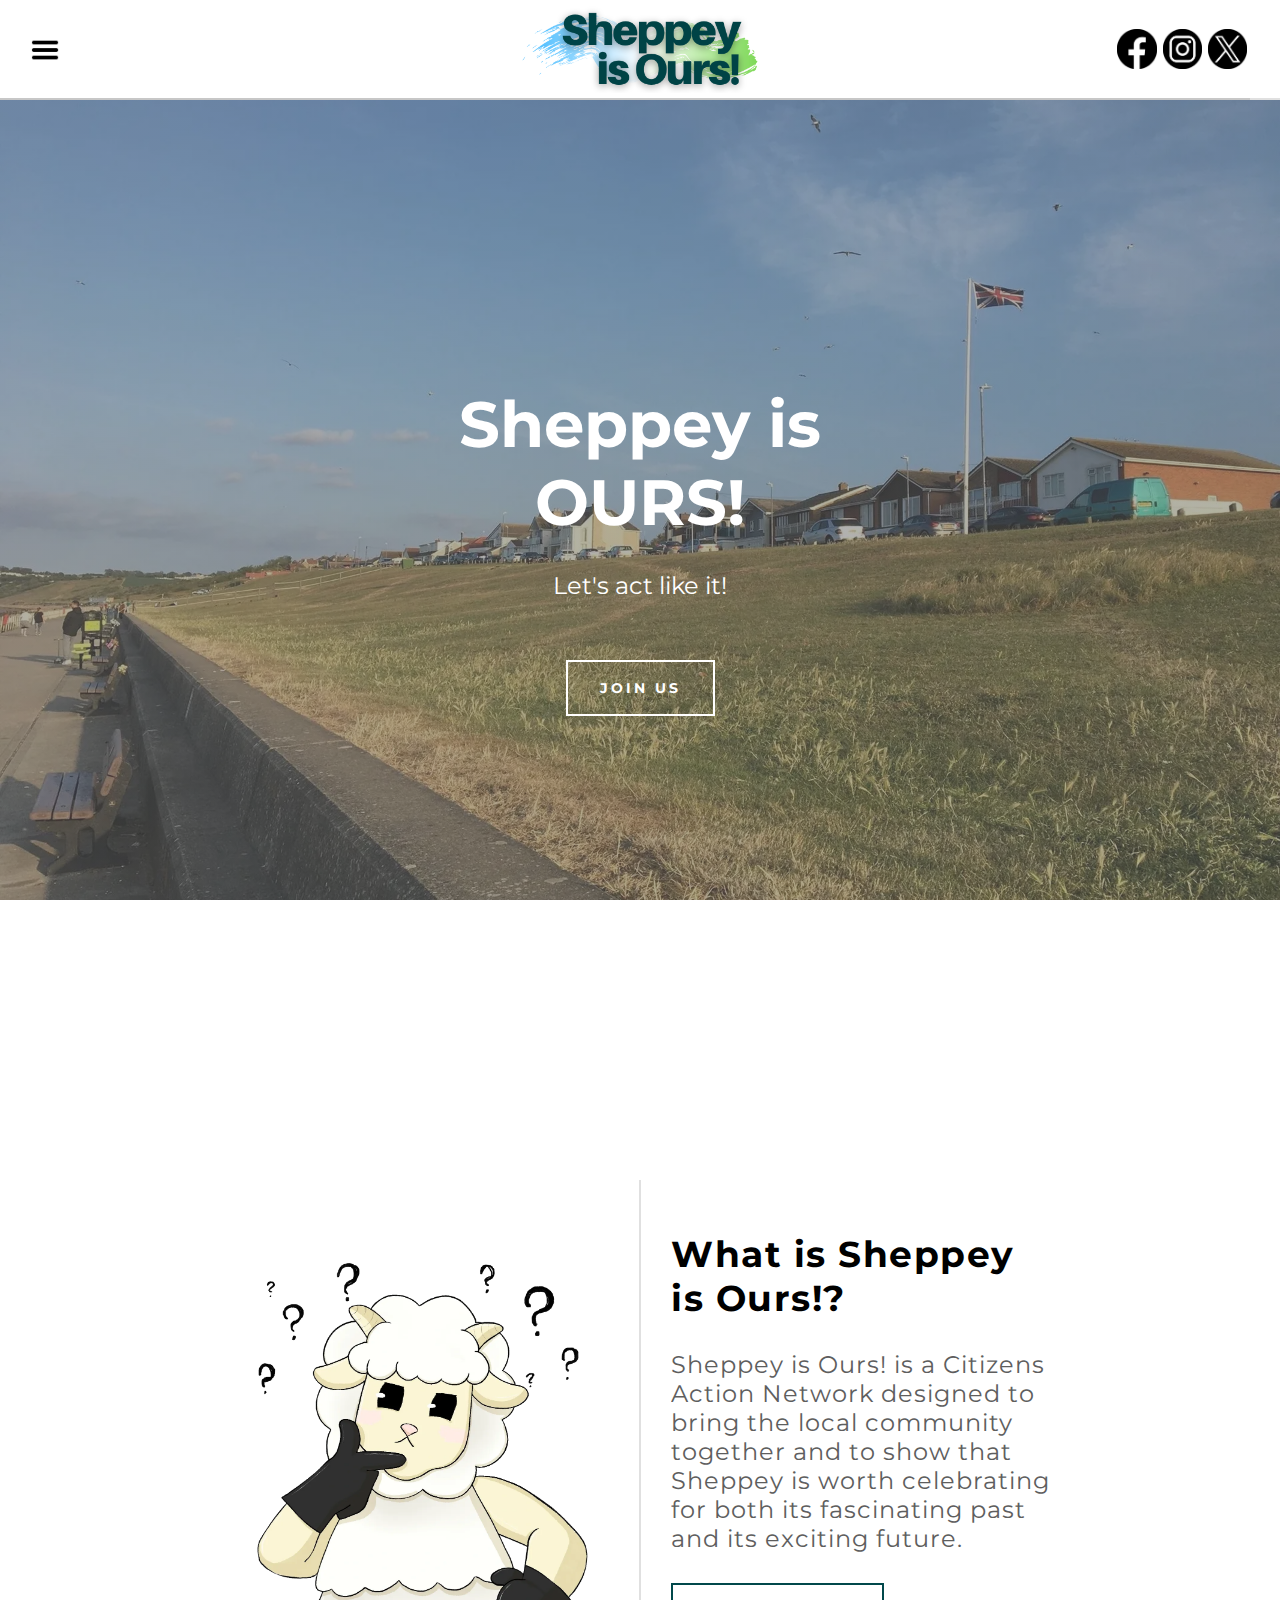
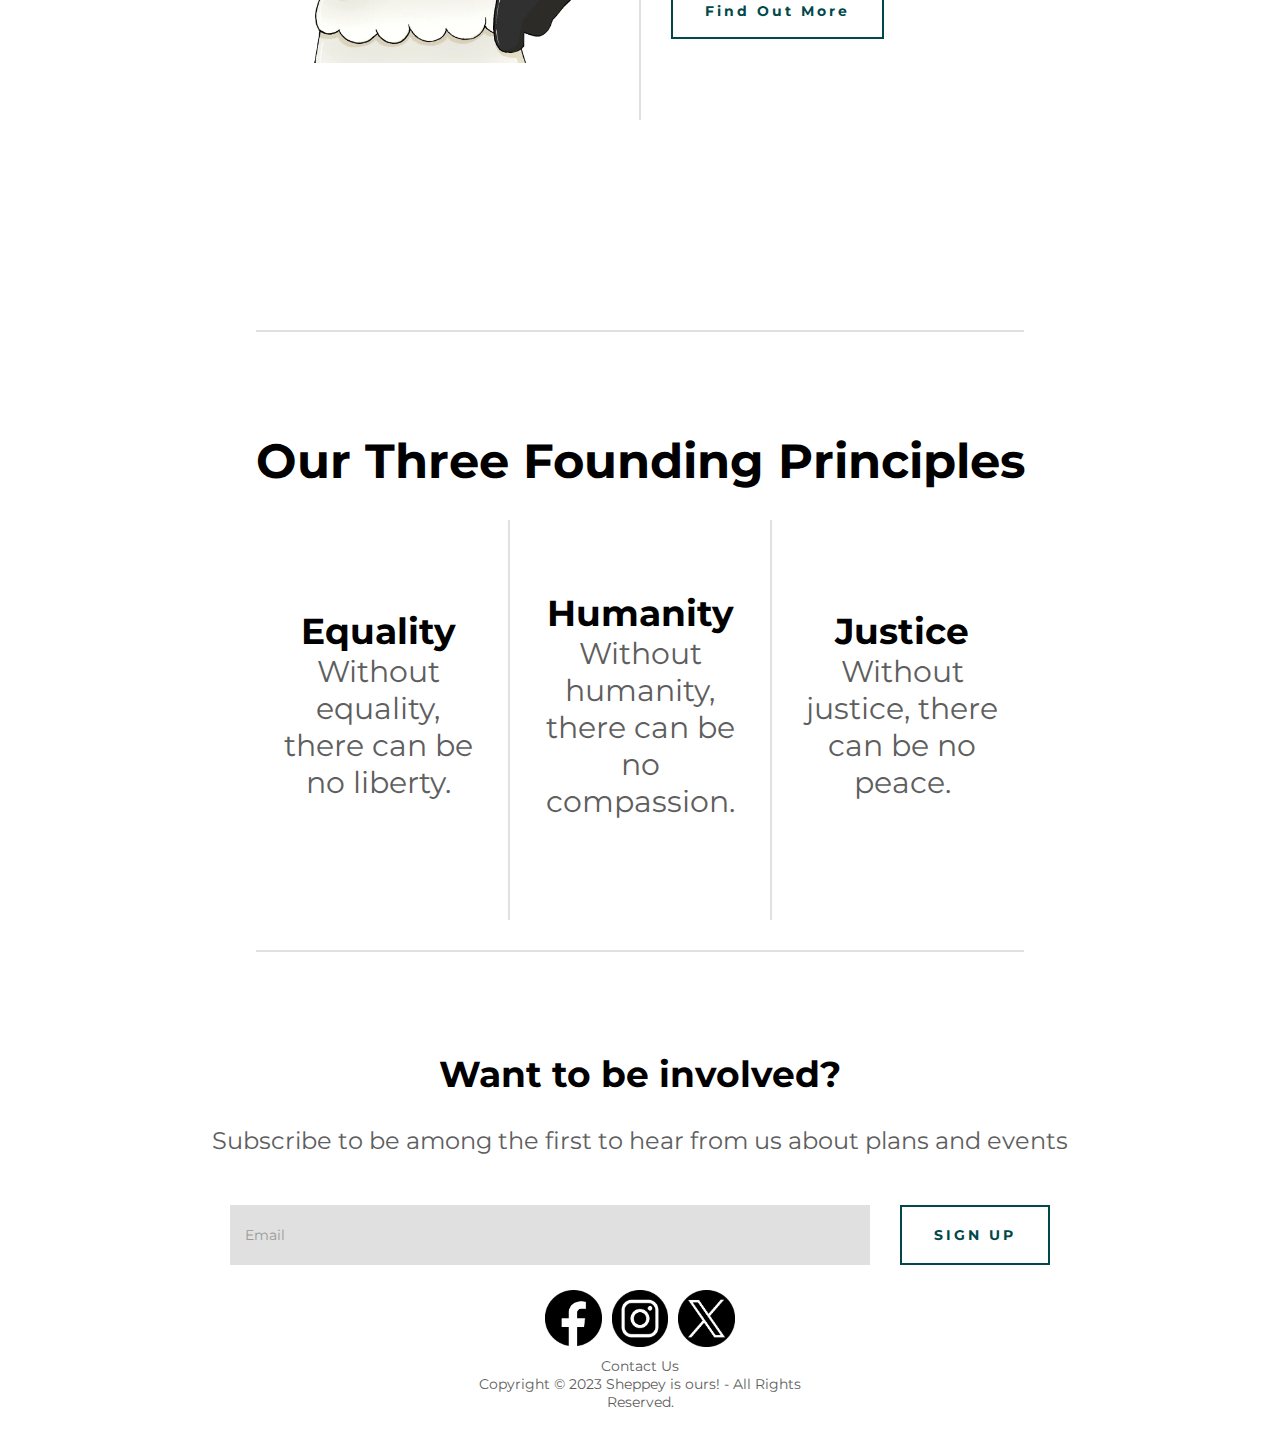
==== index.html @ 07f2c612 "Rename Index.html to index.html" ====
﻿<!DOCTYPE html>

<html lang="en" xmlns="http://www.w3.org/1999/xhtml">
<head>
    <meta charset="utf-8" />

    <!--Custom CSS-->
    <link rel="stylesheet" href="CSS/Index.css" />

    <!--Import font from google-->
    <link rel="preconnect" href="https://fonts.googleapis.com">
    <link rel="preconnect" href="https://fonts.gstatic.com" crossorigin>
    <link rel="stylesheet" href="https://fonts.googleapis.com/css2?family=Montserrat:ital,wght@0,100;0,200;0,300;0,400;0,500;0,600;0,700;0,800;0,900;1,100;1,200;1,300;1,400;1,500;1,600;1,700;1,800;1,900&display=swap" rel="stylesheet">
    <title></title>
</head>

<body>
    <!--Header Buffer-->
    <div class="HeaderBufferShort"></div>

    <!--Top Image Section-->
    <section id="Landing">
        <div class="FrontPageTop FlexColumn">
            <div class="FrontPageTopText">
                <div class="FlexColumn TextContainer">
                    <h1 class="WhiteText Weight700 Size64 TextCenter">Sheppey is OURS!</h1>
                    <h2 class="WhiteText Weight400 Size24 TextCenter">Let's act like it!</h2>
                </div>

                <div class="FlexRow">
                    <a class="JoinButton WhiteText Weight700  Size14" href="./Contact.html"> JOIN US</a>
                </div>
            </div>
        </div>
    </section>

    <!--Welcome Section-->
    <section id="Welcome">
        <div class="FlexRow">
            <div class="ImageContainer Width30">
                <img src="../../Images/RammiThink.png" />
            </div>

            <div class="vl"></div>

            <div class="TextContainer Width30">
                <h2 class="BlackText Weight700 Size36">What is Sheppey is Ours!?</h2>
                <p class="GreyText Weight400 Size24">Sheppey is Ours! is a Citizens Action Network designed to bring the local community together and to show that Sheppey is worth celebrating for both its fascinating past and its exciting future.</p>
                <a class="MoreButton BlackText Weight700 Size14" href="./AboutUs.html">Find Out More</a>
            </div>
        </div>
    </section>

    <div class="hl"></div>

    <!--Founding Principles Section-->
    <section class="FlexColumn" id="Founding">
        <h2 class="BlackText Size48 Weight700 TextCenter">Our Three Founding Principles</h2>
        <div class="FlexRow">
            <div class="TextContainer">
                <h3 class="BlackText Weight700 Size36 TextCenter">Equality</h3>
                <p class="GreyText TextCenter Size30">Without equality, there can be no liberty.</p>
            </div>

            <div class="vl"></div>

            <div class="TextContainer">
                <h3 class="BlackText Weight700 Size36 TextCenter">Humanity</h3>
                <p class="GreyText TextCenter Size30">Without humanity, there can be no compassion.</p>
            </div>

            <div class="vl"></div>

            <div class="TextContainer">
                <h3 class="BlackText Weight700 Size36 TextCenter">Justice</h3>
                <p class="GreyText TextCenter Size30">Without justice, there can be no peace.</p>
            </div>
        </div>
    </section>

    <div class="hl"></div>
    <!--Newsletter Signup Section-->
    <section id="NewsletterSignup">
        <div class="FlexColumn">
            <h2 class="BlackText TextCenter Size36 Weight700">Want to be involved?</h2>
            <p class="GreyText TextCenter Size24 Weight400">Subscribe to be among the first to hear from us about plans and events</p>

            <form class="FlexRow">
                <div class="FormGroup">
                    <input id="email" name="email" type="email" required />
                    <label class="NewsletterLabel" for="email">Email</label>
                </div>
                <input class="NewsletterSubscribe  Weight700 Size14" type="submit" value="SIGN UP">
            </form>
        </div>
    </section>

    <!--Header-->
    <div class="FlexRow" id="Header">
        <div class="ImageContainer"><img src="../../Images/Logo.png" /></div>
    </div>

    <div class="HeaderSocialMedias Width30 FlexRow">
        <div class="ImageContainer"><a href="https://www.facebook.com/SheppeyisOurs"><img src="../../Images/Facebook.png" /></a></div>
        <div class="ImageContainer"><a href="https://www.instagram.com/sheppeyisours/"><img src="../../Images/Instagram.png" /></a></div>
        <div class="ImageContainer"><a href="https://twitter.com/SheppeyisOurs"><img src="../../Images/Twitter.png" /></a></div>
    </div>

    <!--Collapsable Menu-->
    <div id="MenuButton">
        <input id="MenuCheckbox" type="checkbox">
        <div class="CollapseMenu FlexColumn">
            <a class="GreenText Size24 Weight700 TextCenter" href="./Index.html">Home</a>
            <a class="GreyText Size24 Weight400 TextCenter" href="./AboutUs.html">About Us</a>
            <a class="GreyText Size24 Weight400 TextCenter" href="./Committee.html">Comittee</a>
            <div class="ProjectsButton TextCenter">
                <label for="ProjectCheckbox" class="GreyText Size24 Weight400">Our Current Projects</label><input id="ProjectCheckbox" type="checkbox">
                <div class="ProjectsMenu FlexColumn">
                    <a class="GreyText Size24 Weight400 TextCenter" href="./Events.html">Events</a>
                    <a class="GreyText Size24 Weight400 TextCenter" href="./Mascot.html">Island Mascot</a>
                </div>
            </div>
            <a class="GreyText Size24 Weight400" href="./CoCreation.html">Co-Creation Cycle</a>
            <a class="GreyText Size24 Weight400" href="./Contact.html">Contact Us</a>
        </div>
    </div>

    <!--Footer-->
    <footer>
        <div class="FlexColumn">
            <div class="SocialMedias FlexRow">
                <div class="ImageContainer"><a href="https://www.facebook.com/SheppeyisOurs"><img src="../../Images/Facebook.png" /></a></div>
                <div class="ImageContainer"><a href="https://www.instagram.com/sheppeyisours/"><img src="../../Images/Instagram.png" /></a></div>
                <div class="ImageContainer"><a href="https://twitter.com/SheppeyisOurs"><img src="../../Images/Twitter.png" /></a></div>
            </div>

            <div class="TextContainer TextCenter Width30">
                <a class="GreyText Weight400 Size14" href="./Contact.html">Contact Us</a>
            </div>

            <div class="TextContainer TextCenter Width30">
                <p class="GreyText Weight400 Size14">Copyright &#169 2023 Sheppey is ours! - All Rights Reserved.</p>
            </div>
        </div>
    </footer>
</body>
</html>
---- CSS/Index.css ----
﻿/*Document Wide*/
* {
    overflow-x: hidden; /* Hide scrollbars */
    font-family: 'Montserrat', sans-serif;
    border: none;
    margin: 0;
    box-sizing: border-box;
}

img {
    width: 100%;
    height: 100%;
    object-fit: contain;
}

h1, h2, p, a{
    margin-bottom: 30px;
}

form {
width: 100%;
}

a, a:active, a:link {
    text-decoration: none;
}

a:hover {
    color: rgb(1, 72, 75);
}

ul, ol{
    list-style-position: inside;
    padding:0;
}

/*Text Classes*/
.WhiteText {
    color: white;
}

.BlackText {
    color: black;
}

.GreyText {
    color: rgb(94, 94, 94);
}

.GreenText {
    color: rgb(1, 72, 75);
}

.Weight400 {
    font-weight: 400;
}

.Weight700 {
    font-weight: 700;
}

.Size14 {
    font-size: 14px;
}

.Size18 {
    font-size: 18px;
}

.Size24 {
    font-size: 24px;
}

.Size30 {
    font-size: 30px;
}

.Size36 {
    font-size: 36px;
}

.Size48 {
    font-size: 48px;
}

.Size64 {
    font-size: 64px;
}

.TextCenter {
    text-align: center;
}

.TextLeft{
    text-align: left;
}

.TextRight {
    text-align: right;
}

/*Div Classes*/
.FlexColumn {
    display: flex;
    justify-content: center;
    align-items: center;
    flex-direction: column;
    overflow: hidden;
    height: fit-content;
}

.FlexRow {
    display: flex;
    justify-content: center;
    align-items: center;
    flex-direction: row;
    overflow: hidden;
    height: fit-content;
}

.vl {
    background-color: rgba(102, 102, 102, 0.2);
    width: 2px;
    height: 60vmin;
    margin-left: 30px;
    margin-right: 30px;
}

.Fakevl {
    background-color: transparent;
    width: 2px;
    height: 30px;
    margin-left: 30px;
    margin-right: 30px;
}

.hl {
    background-color: rgba(102, 102, 102, 0.2);
    height: 2px;
    width: 60%;
    margin-bottom: 100px;
    margin-top: 30px;
    margin-left: auto;
    margin-right: auto;
}

.Width25 {
    width: 25%;
}

.Width30 {
    width: 30%;
}

.Width60{
    width: 60%;
}

.Width80 {
    width: 80%;
}

.Width100{
    width:100%;
}

/*Section Specific*/
/*Header*/
#Header, .HeaderSocialMedias{
    height: 100px;
    position: fixed;
    top: 0;
    width: 100%;
    background-color: white;
    border-bottom: 2px solid rgba(102, 102, 102, 0.2);
}

.HeaderSocialMedias{
    background-color: transparent;
}

.HeaderBuffer {
    position: relative;
    border-bottom: none;
    height: 150px;
}

.HeaderBufferShort {
    position: relative;
    border-bottom: none;
    height: 100px;
}

#Header .ImageContainer {
    height: 90%;
    overflow-y: hidden;
}

.HeaderSocialMedias {
    justify-content: right;
    right:0;
    margin-right: 30px;
}

.HeaderSocialMedias .ImageContainer {
    height: 40%;
    overflow-y: hidden;
    margin: 3px;
}

#Header img, .HeaderSocialMedias img {
    object-fit: contain;
    overflow-y:hidden;
}

#MenuButton input{
    opacity:0;
    width: 100%;
    height: 100%
}

#MenuButton {
    height: 100px;
    width: 2%;
    min-width: 30px;
    background-image: url("../../Images/Menu.png");
    background-size: contain;
    background-repeat: no-repeat;
    background-position: center;
    overflow: hidden hidden;
    margin-left: 30px;
    position: fixed;
    top: 0;
}

/*Collapsable Menu*/
.CollapseMenu {
    height: 100vh;
    position: fixed;
    top: 100px;
    left: 0;
    width: 0px;
    background-color: white;
    border: none;
    overflow-y: hidden;
    transition: 0.15s;
    transition-delay: 0.15s;
}

#MenuCheckbox:checked ~ .CollapseMenu {
    width: 300px;
    border-right: 2px solid rgba(102, 102, 102, 0.2);
    transition: 0.15s;
    transition-delay: 0s;
}

#ProjectCheckbox {
    height: 0;
    display: none;
}

.ProjectsButton label:hover {
    color: rgb(1, 72, 75);
}

.ProjectsButton {
    height: 29px;
    margin-bottom: 30px;
    overflow-y: hidden;
}

.ProjectsMenu {
    height: 100vh;
    position: fixed;
    top: 100px;
    left: 300px;
    width: 0px;
    background-color: rgb(224, 224, 224);
    border: none;
    overflow-y: hidden;
    transition: 0.15s;
    transition-delay: 0s;
}

#MenuCheckbox:checked + div > div > #ProjectCheckbox:checked ~ .ProjectsMenu {
    width: 300px;
    border-right: 2px solid rgba(102, 102, 102, 0.2);
    transition: 0.15s;
    transition-delay: 0.15s;
}

/*Landing Section*/
.FrontPageTop {
    background-image: linear-gradient(115deg, rgba(102, 102, 102, 0.5), rgba(102, 102, 102, 0.5) ),url("../../Images/Sheppey Beach.png");
    background-size: cover;
    width: 100vw;
    height: 100vh;
    background-attachment: fixed;
}

.FrontPageTopText {
    width: 40%;
}

.FrontPageTopText .TextContainer {
    padding: 30px;
}

.JoinButton {
    letter-spacing: 3px;
    border: 2px solid white;
    min-height: 56px;
    text-align: center;
    align-items: center;
    background-color: transparent;
    cursor: pointer;
    padding: 0px 32px 0px 32px;
    display: inline-flex;
    text-decoration: none;
    transition: all 0.5s ease 0s;
}

.JoinButton:hover {
    background-color: rgb(1, 72, 75);
    border-color: rgb(1, 72, 75);
}

/*Welcome Section, CoCreationCycle Section, AboutUs Section, Our Commitments Section*/
#Welcome .FlexRow, #CoCreationCycle .FlexRow{
    height: 900px;
}

#Welcome h2, #CoCreationCycle h2{
    font-size: 36px;
    letter-spacing: 1.5px;
}

#Welcome p, #CoCreationCycle p, #AboutUs p {
    font-size: 24px;
    letter-spacing: 1px;
}

.MoreButton, .EventToggleLabel {
    min-height: 56px;
    letter-spacing: 3px;
    border: 2px solid rgb(1, 72, 75);
    text-align: center;
    align-items: center;
    background-color: transparent;
    cursor: pointer;
    display: inline-flex;
    text-decoration: none;
    transition: all 0.5s ease 0s;
    color: rgb(1, 72, 75);
    padding: 0px 32px 0px 32px;
}

.MoreButton:hover, .EventToggleLabel:hover, #EventToggle:checked ~ .EventToggleLabel {
    background-color: rgb(1, 72, 75);
    border-color: rgb(1, 72, 75);
    color: white;
}

/*Our Commitments Section*/
#OurCommitments .FlexRow {
    height: fit-content;
}

#OurCommitments {
    margin-bottom: 100px;
}

#OurCommitments .vl {
    background-color: transparent;
}

/*About Us Section*/
#AboutUs .FlexRow {
    height: fit-content;
}

/*Founding Section*/
#Founding .FlexRow {
    height: 400px;
}

#Founding .TextContainer{
    width: 15%;
    min-width: 200px;
}

/*Newsletter SignUp*/
.FormGroup {
    position: relative;
    margin: 20px 0;
    width: 50%;
}

.FormGroup label {
    position: absolute;
    top: 50%;
    transform: translateY(-50%);
    left: 10px;
    font-size: 14px;
    color: #999;
    padding: 0 5px;
    transition: 0.2s;
    pointer-events: none;
}

.FormGroup input {
    width: 100%;
    height: 40px;
    font-size: 16px;
    padding: 30px;
    border-radius: 0px;
    background-color: rgba(102, 102, 102, 0.2);
}

.FormGroup input:focus {
    border: 2px solid rgb(1, 72, 75);
}

.FormGroup input:focus ~ label,
.FormGroup input:valid ~ label {
    top: 15%;
    font-size: 12px;
    color: rgb(1, 72, 75);
}

.NewsletterSubscribe {
    height: 60px;
    margin-left: 30px;
    letter-spacing: 3px;
    border: 2px solid rgb(1, 72, 75);
    text-align: center;
    align-items: center;
    background-color: transparent;
    cursor: pointer;
    display: inline-flex;
    text-decoration: none;
    transition: all 0.5s ease 0s;
    color: rgb(1, 72, 75);
    padding: 0px 32px 0px 32px;
}

.NewsletterSubscribe:hover {
    background-color: rgb(1, 72, 75);
    border-color: rgb(1, 72, 75);
    color: white;
}

/*Footer Section*/
footer .TextContainer {
    align-content:center;
}

footer .SocialMedias {
    width: 10%;
    min-width: 200px;
    align-content: center;
}

footer .ImageContainer {
    margin: 5px;
}

/*Working Groups*/
#WorkingGroups .ImageContainer {
    width: 80%;
    overflow-y: hidden;
    height: 300px;
}

/*Committee*/
#Committee .FlexRow {
    flex-wrap: wrap;
}

.Member {
    width: 33%;
    height: 600px;
}

.Member .ImageContainer, .Member .TextContainer{
    max-width: 300px;
    overflow: hidden;
}

/*IconStack*/
.IconStack .ImageContainer{
    height: 100px;
    overflow: hidden;
    align-content: center;
    justify-content: center;
    display: flex;
}

.IconStack .ImageContainer img, .IconStack .ImageContainer a{
    width: 100px;
    height: 100px;
    overflow: hidden;
}

.IconStack .FlexRow {
    flex-wrap: wrap;
    margin-bottom: 30px;
}

/*Mascot*/
#WellbeingMascotTasks .FlexColumn{
    justify-content: left;
    align-items: normal;
}

/*HowItWillWork Section*/
#HowItWillWork .FlexRow{
    flex-wrap: wrap;
    width: 80%;
}

#HowItWillWork .TextContainer {
    flex-wrap: wrap;
    width: 50%;
    padding: 72px 40px 72px 40px;
}

#HowItWillWork #Advertise {
    background-image: linear-gradient(0deg, rgba(59, 59, 59, 0.24) 0%, rgba(59, 59, 59, 0.24) 100%), url("../../Images/Newspaper.png");
    background-size: cover;
}

#HowItWillWork #Promote {
    background-image: linear-gradient(0deg, rgba(59, 59, 59, 0.24) 0%, rgba(59, 59, 59, 0.24) 100%),url("../../Images/CloudWoman.png");
    background-size: cover;
}

#HowItWillWork #Organise {
    background-image: linear-gradient(0deg, rgba(59, 59, 59, 0.24) 0%, rgba(59, 59, 59, 0.24) 100%),url("../../Images/Rubbish.png");
    background-size: cover;
}

#HowItWillWork #Smile {
    background-image: linear-gradient(0deg, rgba(59, 59, 59, 0.24) 0%, rgba(59, 59, 59, 0.24) 100%),url("../../Images/Pencil.png");
    background-size: cover;
}

/*MoreAboutThisProject*/
#MoreAboutThisProject .TextContainer{
    width: 80%;
}

#MoreAboutThisProject ol{
    padding-bottom: 30px;
    padding-left: 30px;
}

/*Rammi Images*/
#RammiImages .FlexRow{
    height: 300px;
}

/*Events*/
#Events #Date, #Events #Time {
    width: 25%;
}

input[id^="EventToggle"] {
    display: none;
}

.EventToggleLabel {
    margin-bottom: 30px;
}

#Events #Details {
    width: 50%;
    border-left: 2px solid rgba(102, 102, 102, 0.2);
    border-right: 2px solid rgba(102, 102, 102, 0.2);
    padding-left: 30px;
    padding-right: 30px;
}

.ExpandableDetails{
    height: 0px;
    max-height: fit-content;
    overflow: hidden;
}

input[id^="EventToggle"]:checked ~ .ExpandableDetails {
    height: 100%;
    max-height: fit-content;
}

#Events .FlexRow {
    align-items: start;
    height: fit-content;
    overflow: clip;
}

#Events .hl{
    margin-bottom: 30px;
}
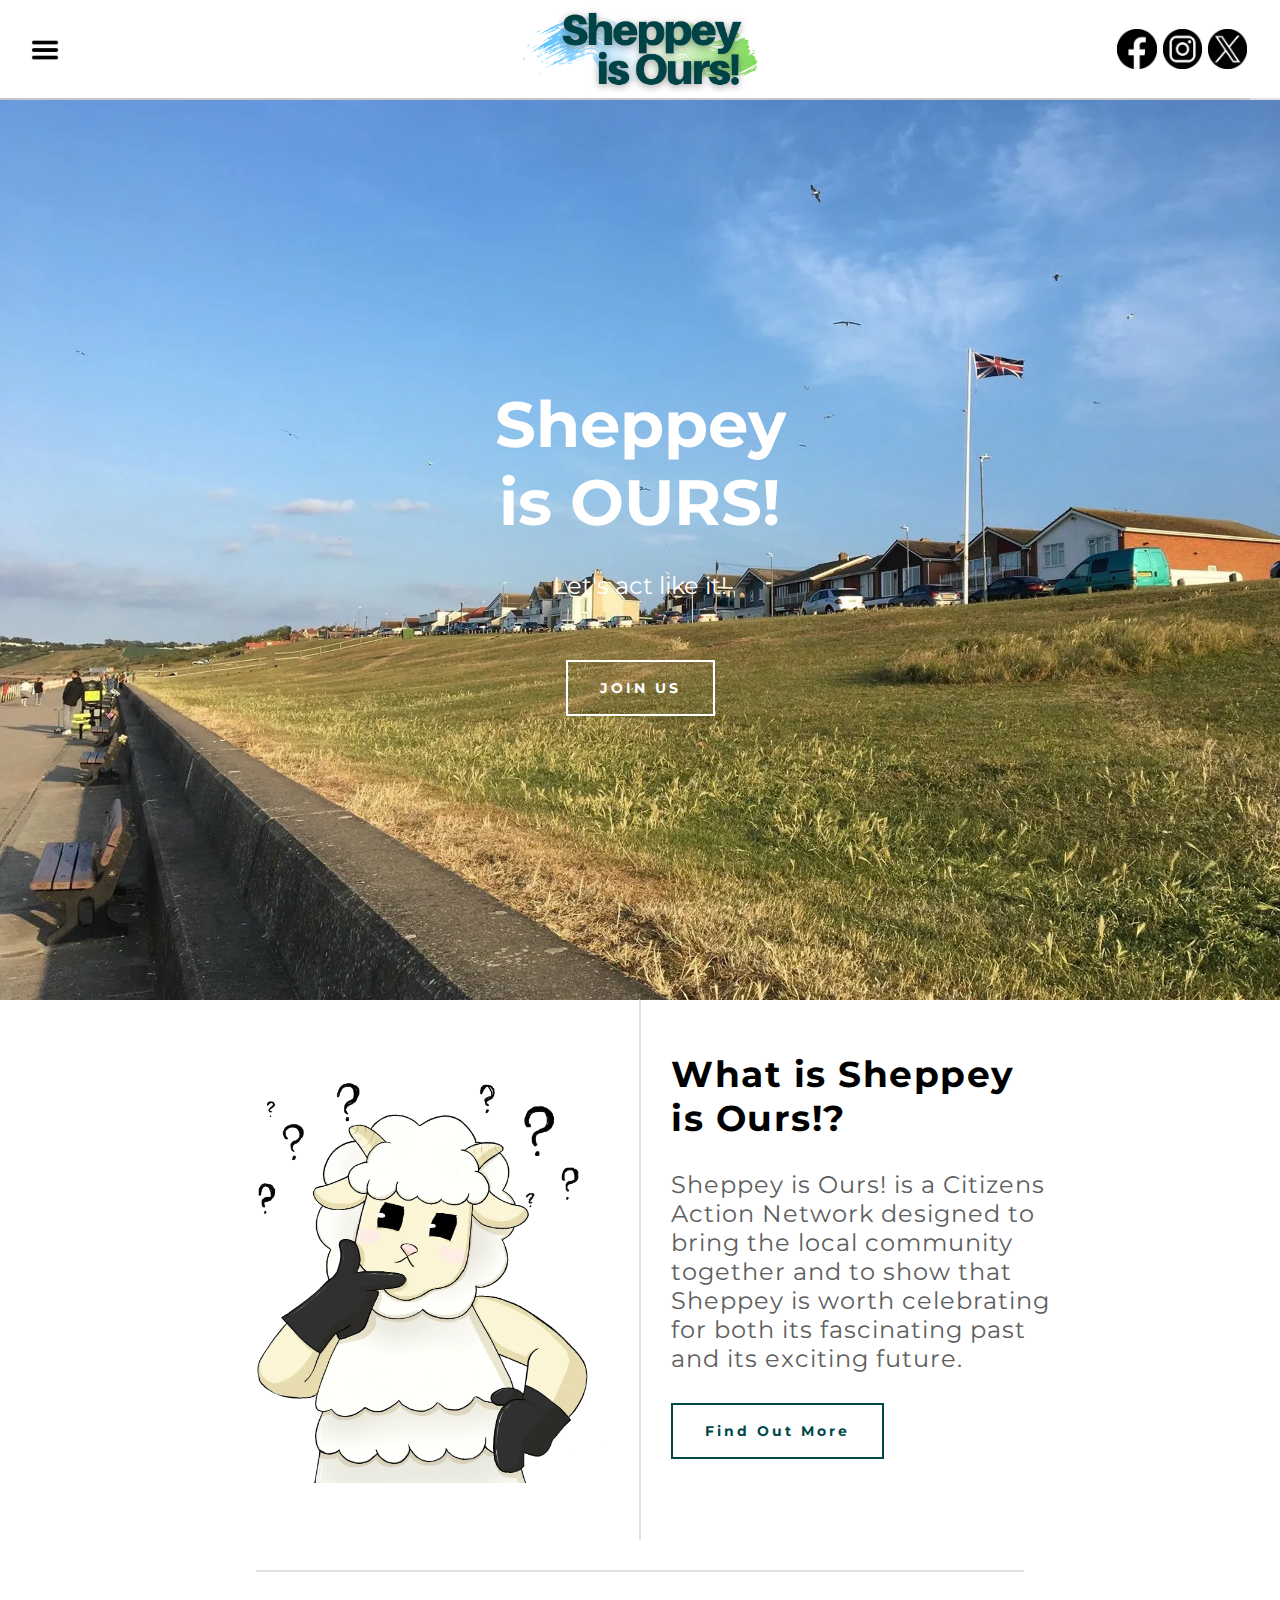
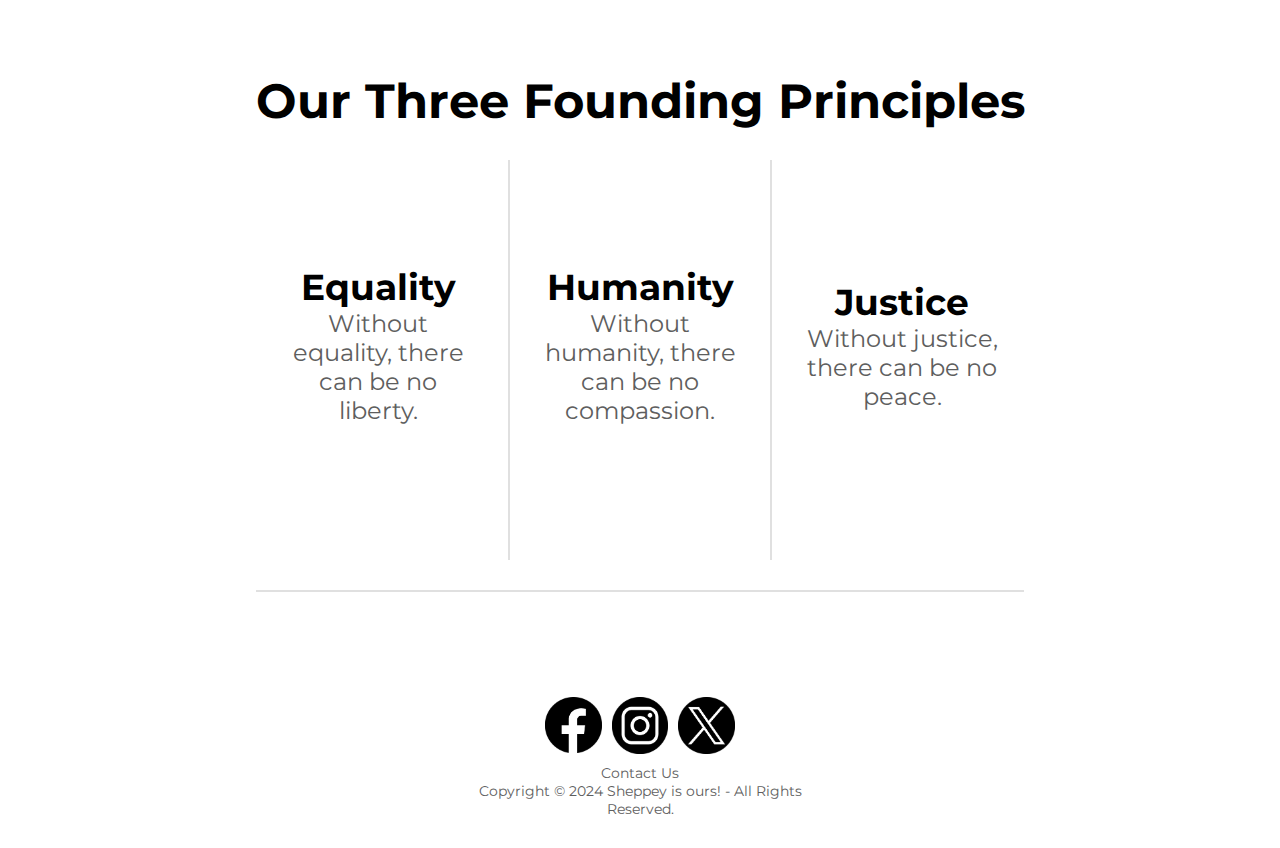
==== commit ae4baabc: "22/05/2024 Update" ====
--- a/index.html
+++ b/index.html
@@ -21,14 +21,34 @@
     <!--Top Image Section-->
     <section id="Landing">
         <div class="FrontPageTop FlexColumn">
+            <div class="slider-wrapper">
+                <div class="slider">
+                    <div class="Slide" id="slide-1">
+                        <img src="../../Images/Sheppey Beach.png" />
+                    </div>
+    
+                    <div class="Slide" id="slide-2">
+                        <img src="../../Images/Rammi1.png" />
+                    </div>
+    
+                    <div class="Slide" id="slide-3">
+                        <img src="../../Images/Rammi2.png" />
+                    </div>
+    
+                    <div class="Slide" id="slide-1-repeat">
+                        <img src="../../Images/Rammi2.png" />
+    
+                    </div>
+                </div>
+            </div>
             <div class="FrontPageTopText">
                 <div class="FlexColumn TextContainer">
-                    <h1 class="WhiteText Weight700 Size64 TextCenter">Sheppey is OURS!</h1>
+                    <h1 class="WhiteText Weight700 Size64 TextCenter">Sheppey <br> is OURS!</h1>
                     <h2 class="WhiteText Weight400 Size24 TextCenter">Let's act like it!</h2>
                 </div>
 
                 <div class="FlexRow">
-                    <a class="JoinButton WhiteText Weight700  Size14" href="./Contact.html"> JOIN US</a>
+                    <a class="JoinButton WhiteText Weight700 Size14" href="./Contact.html"> JOIN US</a>
                 </div>
             </div>
         </div>
@@ -55,31 +75,32 @@
 
     <!--Founding Principles Section-->
     <section class="FlexColumn" id="Founding">
-        <h2 class="BlackText Size48 Weight700 TextCenter">Our Three Founding Principles</h2>
+        <h2 class="BlackText Weight700 Size48 TextCenter">Our Three Founding Principles</h2>
         <div class="FlexRow">
             <div class="TextContainer">
                 <h3 class="BlackText Weight700 Size36 TextCenter">Equality</h3>
-                <p class="GreyText TextCenter Size30">Without equality, there can be no liberty.</p>
+                <p class="GreyText Weight400 Size24 TextCenter">Without equality, there can be no liberty.</p>
             </div>
 
             <div class="vl"></div>
 
             <div class="TextContainer">
                 <h3 class="BlackText Weight700 Size36 TextCenter">Humanity</h3>
-                <p class="GreyText TextCenter Size30">Without humanity, there can be no compassion.</p>
+                <p class="GreyText Weight400 Size24 TextCenter">Without humanity, there can be no compassion.</p>
             </div>
 
             <div class="vl"></div>
 
             <div class="TextContainer">
                 <h3 class="BlackText Weight700 Size36 TextCenter">Justice</h3>
-                <p class="GreyText TextCenter Size30">Without justice, there can be no peace.</p>
+                <p class="GreyText Weight400 Size24 TextCenter">Without justice, there can be no peace.</p>
             </div>
         </div>
     </section>
 
     <div class="hl"></div>
     <!--Newsletter Signup Section-->
+    <!--
     <section id="NewsletterSignup">
         <div class="FlexColumn">
             <h2 class="BlackText TextCenter Size36 Weight700">Want to be involved?</h2>
@@ -94,6 +115,7 @@
             </form>
         </div>
     </section>
+    -->
 
     <!--Header-->
     <div class="FlexRow" id="Header">
@@ -110,7 +132,7 @@
     <div id="MenuButton">
         <input id="MenuCheckbox" type="checkbox">
         <div class="CollapseMenu FlexColumn">
-            <a class="GreenText Size24 Weight700 TextCenter" href="./Index.html">Home</a>
+            <a class="GreenText Size24 Weight700 TextCenter" href="./index.html">Home</a>
             <a class="GreyText Size24 Weight400 TextCenter" href="./AboutUs.html">About Us</a>
             <a class="GreyText Size24 Weight400 TextCenter" href="./Committee.html">Comittee</a>
             <div class="ProjectsButton TextCenter">
@@ -139,7 +161,7 @@
             </div>
 
             <div class="TextContainer TextCenter Width30">
-                <p class="GreyText Weight400 Size14">Copyright &#169 2023 Sheppey is ours! - All Rights Reserved.</p>
+                <p class="GreyText Weight400 Size14">Copyright &#169 2024 Sheppey is ours! - All Rights Reserved.</p>
             </div>
         </div>
     </footer>
--- a/CSS/Index.css
+++ b/CSS/Index.css
@@ -291,7 +291,7 @@
 
 /*Landing Section*/
 .FrontPageTop {
-    background-image: linear-gradient(115deg, rgba(102, 102, 102, 0.5), rgba(102, 102, 102, 0.5) ),url("../../Images/Sheppey Beach.png");
+    background-image: linear-gradient(115deg, rgba(102, 102, 102, 0.5), rgba(102, 102, 102, 0.5));
     background-size: cover;
     width: 100vw;
     height: 100vh;
@@ -299,6 +299,7 @@
 }
 
 .FrontPageTopText {
+    position: absolute;
     width: 40%;
 }
 
@@ -323,10 +324,28 @@
 .JoinButton:hover {
     background-color: rgb(1, 72, 75);
     border-color: rgb(1, 72, 75);
+    color: white;
+}
+
+#Landing .Slide{
+    height:100%;
+    animation-name: scrollingLanding;
+    animation-duration: 30s;
+    animation-iteration-count: infinite;
+}
+
+@keyframes scrollingLanding{
+    0% {transform: translateX(0%)}
+    25% {transform: translateX(0%)}
+    33% {transform: translateX(-100%)}
+    58% {transform: translateX(-100%)} 
+    66% {transform: translateX(-200%)}
+    91% {transform: translateX(-200%)}
+    100% {transform: translateX(-300%)}
 }
 
 /*Welcome Section, CoCreationCycle Section, AboutUs Section, Our Commitments Section*/
-#Welcome .FlexRow, #CoCreationCycle .FlexRow{
+#CoCreationCycle .FlexRow{
     height: 900px;
 }
 
@@ -361,22 +380,15 @@
     color: white;
 }
 
-/*Our Commitments Section*/
-#OurCommitments .FlexRow {
-    height: fit-content;
-}
-
-#OurCommitments {
+/*Our Commitments Section, Working Groups Section*/
+
+#OurCommitments{
     margin-bottom: 100px;
 }
 
-#OurCommitments .vl {
-    background-color: transparent;
-}
-
-/*About Us Section*/
-#AboutUs .FlexRow {
-    height: fit-content;
+#OurCommitments .vl{
+    height: 30vmin;
+    margin: 30px;
 }
 
 /*Founding Section*/
@@ -387,6 +399,16 @@
 #Founding .TextContainer{
     width: 15%;
     min-width: 200px;
+}
+
+/*Working Groups Section*/
+#WorkingGroups .vl{
+    margin: 30px;
+}
+
+/*Soloutions Section*/
+#RealSoloutions li{
+    padding-bottom: 5%;
 }
 
 /*Newsletter SignUp*/
@@ -465,13 +487,6 @@
     margin: 5px;
 }
 
-/*Working Groups*/
-#WorkingGroups .ImageContainer {
-    width: 80%;
-    overflow-y: hidden;
-    height: 300px;
-}
-
 /*Committee*/
 #Committee .FlexRow {
     flex-wrap: wrap;
@@ -485,6 +500,10 @@
 .Member .ImageContainer, .Member .TextContainer{
     max-width: 300px;
     overflow: hidden;
+}
+
+.Member .TextContainer{
+    height:163px;
 }
 
 /*IconStack*/
@@ -513,36 +532,8 @@
     align-items: normal;
 }
 
-/*HowItWillWork Section*/
-#HowItWillWork .FlexRow{
-    flex-wrap: wrap;
-    width: 80%;
-}
-
-#HowItWillWork .TextContainer {
-    flex-wrap: wrap;
-    width: 50%;
-    padding: 72px 40px 72px 40px;
-}
-
-#HowItWillWork #Advertise {
-    background-image: linear-gradient(0deg, rgba(59, 59, 59, 0.24) 0%, rgba(59, 59, 59, 0.24) 100%), url("../../Images/Newspaper.png");
-    background-size: cover;
-}
-
-#HowItWillWork #Promote {
-    background-image: linear-gradient(0deg, rgba(59, 59, 59, 0.24) 0%, rgba(59, 59, 59, 0.24) 100%),url("../../Images/CloudWoman.png");
-    background-size: cover;
-}
-
-#HowItWillWork #Organise {
-    background-image: linear-gradient(0deg, rgba(59, 59, 59, 0.24) 0%, rgba(59, 59, 59, 0.24) 100%),url("../../Images/Rubbish.png");
-    background-size: cover;
-}
-
-#HowItWillWork #Smile {
-    background-image: linear-gradient(0deg, rgba(59, 59, 59, 0.24) 0%, rgba(59, 59, 59, 0.24) 100%),url("../../Images/Pencil.png");
-    background-size: cover;
+#WellbeingMascotTasks .vl{
+    height: 80vmin;
 }
 
 /*MoreAboutThisProject*/
@@ -555,10 +546,6 @@
     padding-left: 30px;
 }
 
-/*Rammi Images*/
-#RammiImages .FlexRow{
-    height: 300px;
-}
 
 /*Events*/
 #Events #Date, #Events #Time {
@@ -600,4 +587,69 @@
 
 #Events .hl{
     margin-bottom: 30px;
+}
+
+/*How Will It Work Section*/
+
+#HowItWillWork .Slide{
+    animation-name: scrollingMascot;
+    animation-duration: 30s;
+    animation-iteration-count: infinite;
+}
+
+@keyframes scrollingMascot{
+    0% {transform: translateX(0%)}
+    20% {transform: translateX(0%)}
+    25% {transform: translateX(-100%)}
+    45% {transform: translateX(-100%)} 
+    50% {transform: translateX(-200%)}
+    70% {transform: translateX(-200%)}
+    75% {transform: translateX(-300%)}
+    95% {transform: translateX(-300%)}
+    100% {transform: translateX(-400%)}
+}
+
+/*Image Slider*/
+.slider{
+    display: flex;
+
+}
+
+.slider-wrapper{
+    position: relative;
+    width: 80%;
+    margin: 0 auto;
+    border-radius: 15px;
+}
+
+.Slide{
+    flex: 1 0 100%; 
+    overflow: hidden;
+}
+
+.Slide .TextContainer{
+    position: relative;
+    display: flex;
+    flex-direction: column;
+    padding: 10%;
+    width:100%;
+    height:100%;
+    transform: translate(0, -100%);
+    justify-content: center;
+}
+
+.slider img{
+    flex: 1 0 100%;
+    object-fit: cover;
+
+}
+
+#Landing .slider-wrapper{
+    width: 100%;
+    border-radius: 0;
+    height: 100%;
+}
+
+#Landing .slider{
+    height: 100%;
 }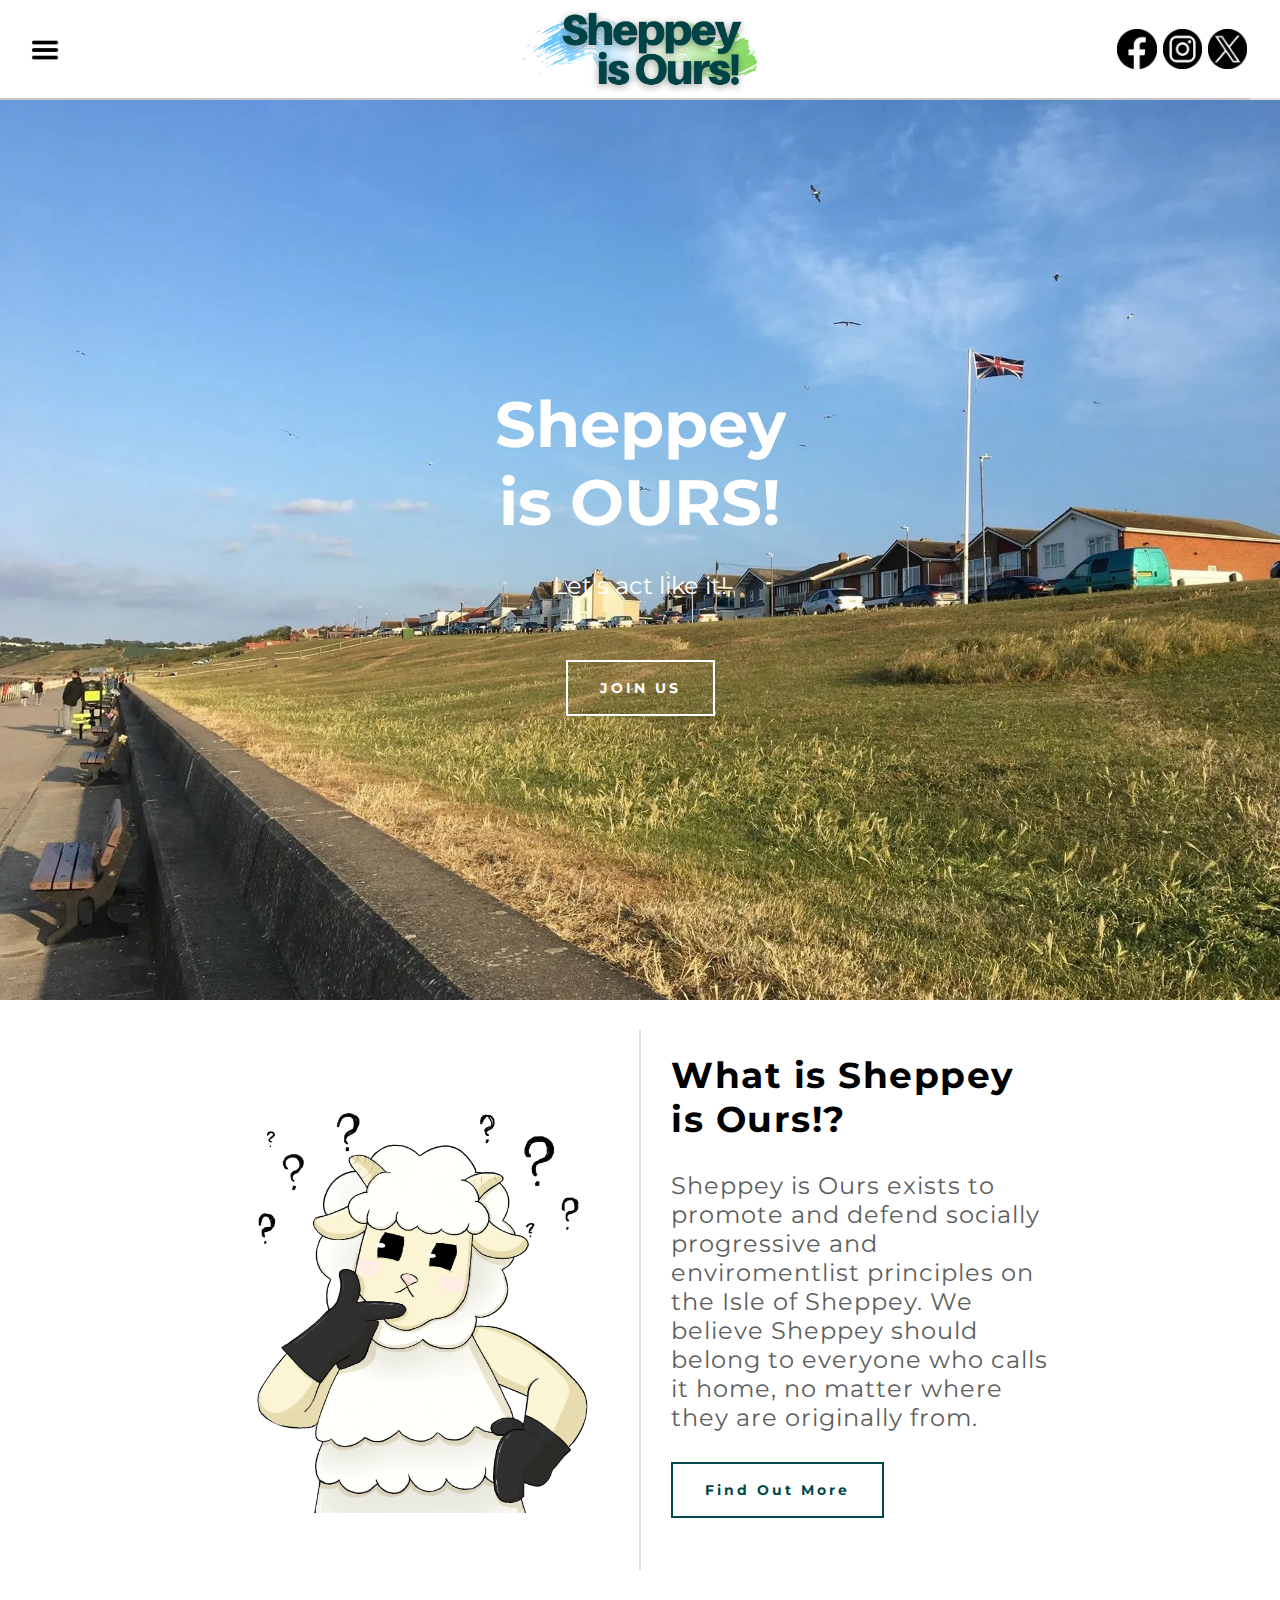
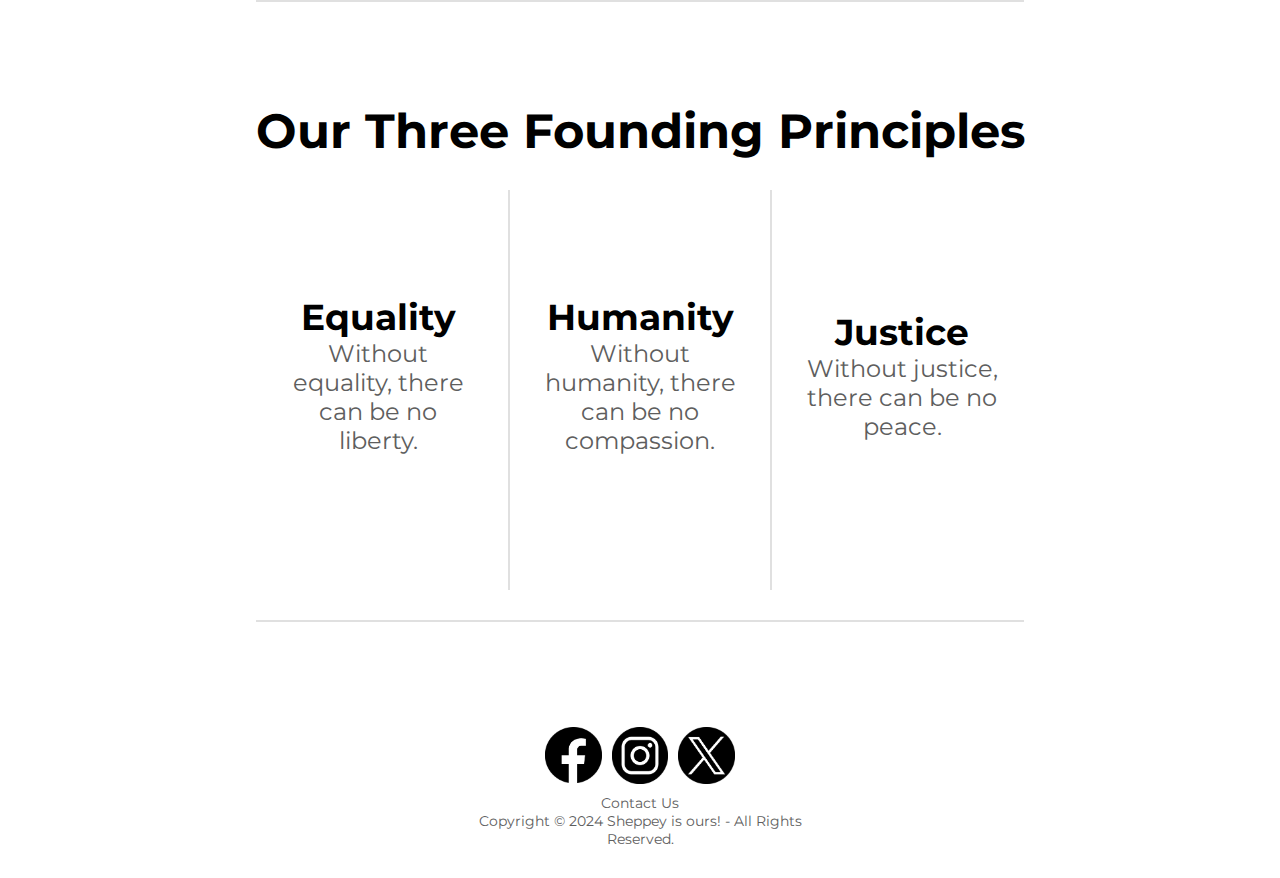
==== commit 042198c0: "Meeting Update" ====
--- a/index.html
+++ b/index.html
@@ -65,7 +65,7 @@
 
             <div class="TextContainer Width30">
                 <h2 class="BlackText Weight700 Size36">What is Sheppey is Ours!?</h2>
-                <p class="GreyText Weight400 Size24">Sheppey is Ours! is a Citizens Action Network designed to bring the local community together and to show that Sheppey is worth celebrating for both its fascinating past and its exciting future.</p>
+                <p class="GreyText Weight400 Size24">Sheppey is Ours exists to promote and defend socially progressive and enviromentlist principles on the Isle of Sheppey. We believe Sheppey should belong to everyone who calls it home, no matter where they are originally from.</p>
                 <a class="MoreButton BlackText Weight700 Size14" href="./AboutUs.html">Find Out More</a>
             </div>
         </div>
@@ -99,6 +99,7 @@
     </section>
 
     <div class="hl"></div>
+    
     <!--Newsletter Signup Section-->
     <!--
     <section id="NewsletterSignup">
@@ -135,10 +136,10 @@
             <a class="GreenText Size24 Weight700 TextCenter" href="./index.html">Home</a>
             <a class="GreyText Size24 Weight400 TextCenter" href="./AboutUs.html">About Us</a>
             <a class="GreyText Size24 Weight400 TextCenter" href="./Committee.html">Comittee</a>
+            <a class="GreyText Size24 Weight400 TextCenter" href="./Events.html">Events</a>
             <div class="ProjectsButton TextCenter">
                 <label for="ProjectCheckbox" class="GreyText Size24 Weight400">Our Current Projects</label><input id="ProjectCheckbox" type="checkbox">
                 <div class="ProjectsMenu FlexColumn">
-                    <a class="GreyText Size24 Weight400 TextCenter" href="./Events.html">Events</a>
                     <a class="GreyText Size24 Weight400 TextCenter" href="./Mascot.html">Island Mascot</a>
                 </div>
             </div>
--- a/CSS/Index.css
+++ b/CSS/Index.css
@@ -345,8 +345,9 @@
 }
 
 /*Welcome Section, CoCreationCycle Section, AboutUs Section, Our Commitments Section*/
-#CoCreationCycle .FlexRow{
-    height: 900px;
+
+#Welcome{
+    margin-top: 30px;
 }
 
 #Welcome h2, #CoCreationCycle h2{
@@ -430,22 +431,24 @@
     pointer-events: none;
 }
 
-.FormGroup input {
+.FormGroup input, .FormGroup textarea{
     width: 100%;
     height: 40px;
     font-size: 16px;
     padding: 30px;
     border-radius: 0px;
     background-color: rgba(102, 102, 102, 0.2);
-}
-
-.FormGroup input:focus {
+    outline:none;
+}
+
+.FormGroup input:focus, .FormGroup textarea:focus {
     border: 2px solid rgb(1, 72, 75);
 }
 
 .FormGroup input:focus ~ label,
-.FormGroup input:valid ~ label {
-    top: 15%;
+.FormGroup input:not(:placeholder-shown) ~ label
+{
+    top: 20%;
     font-size: 12px;
     color: rgb(1, 72, 75);
 }
@@ -612,7 +615,6 @@
 /*Image Slider*/
 .slider{
     display: flex;
-
 }
 
 .slider-wrapper{
@@ -639,9 +641,9 @@
 }
 
 .slider img{
+    aspect-ratio: 40/9;
     flex: 1 0 100%;
     object-fit: cover;
-
 }
 
 #Landing .slider-wrapper{
@@ -652,4 +654,25 @@
 
 #Landing .slider{
     height: 100%;
+}
+
+/*Contact Us*/
+
+#ContactUs .FormGroup{
+    width: 100%;
+}
+
+.FormGroup textarea{
+    height: 160px;
+}
+
+.FormGroup textarea:focus ~ label,
+.FormGroup textarea:valid ~ label {
+    top: 10%;
+    font-size: 12px;
+    color: rgb(1, 72, 75);
+}
+
+.h-captcha{
+    margin: 20px 0px 40px;
 }